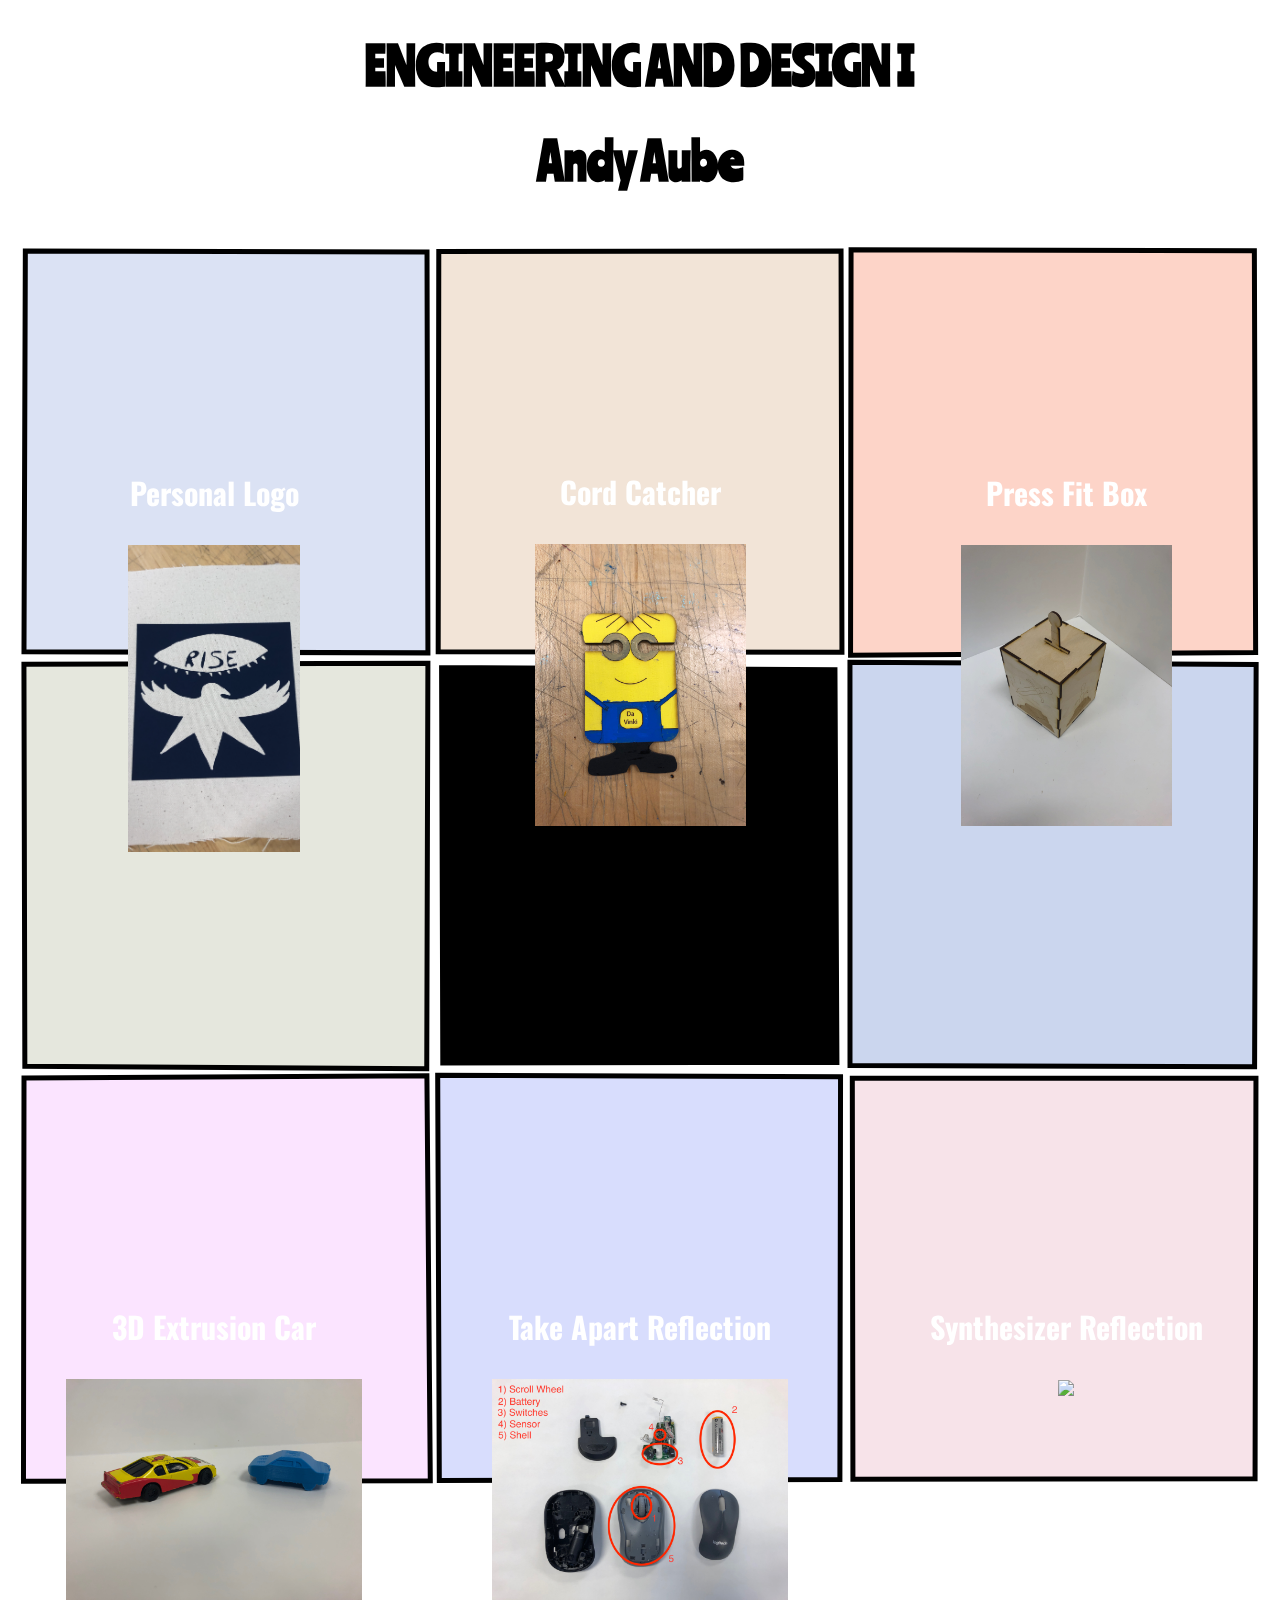
==== index.html @ 350103f9 "Update index.html" ====
<!DOCTYPE html><html lang="en"><head>
    <script src="p5.js"></script>
    <script src="p5.sound.min.js"></script>
    <link rel="stylesheet" type="text/css" href="style.css">
    <meta charset="utf-8">
<link rel="preconnect" href="https://fonts.gstatic.com">
<link href="https://fonts.googleapis.com/css2?family=Langar&amp;family=Oswald:wght@500&amp;family=Ranchers&amp;display=swap" rel="stylesheet">
  </head>
  <body>
    <script src="sketch.js"></script>

    <h1> ENGINEERING AND DESIGN I </h1>
    <h1> Andy Aube </h1>

        <table>
      <tbody><tr>
        <td>
          <h3> Personal Logo</h3>
          <a href = "Logo/Logo_Reflection.html">
            <img src="Logo/IMG_2015.png" ,="" height="100%"> </a>
        </td>
        <td>
          <h3> Cord Catcher </h3>
            <a href = "Cord_Catcher/CordCatcher_Reflection.html">
            <img src="Cord_Catcher/IMG_1824.jpeg" ,="" width="50%"> </a>
        </td>
        <td>
          <h3> Press Fit Box </h3>
            <a href = "https://flipgrid.com/s/xBXqvTrgDq6B2fDK">
            <img src="Press_Fit_Box/IMG_1874.jpeg" ,="" width="50%"> </a>
        </td>
      </tr>
      <tr>
        <td>
          <h3> 3D Extrusion Car </h3>
            <a href = "3D_Extrusion_Car/3DReflection.html">
            <img src="3D_Extrusion_Car/IMG_1956.jpeg" ,="" width="70%"> </a>
        </td>
        <td>

          <h3> Take Apart Reflection </h3>

            <a href = "TakeApart/TakeApartReflection.html">
            <img src="TakeApart/IMG_2147.jpeg" ,="" width="70%"> </a>
        </td>
        <td>

          <h3> Synthesizer Reflection </h3>

            <a href = "https://drive.google.com/file/d/1Tw0lwX_td9XHttf5aFTZCRdHOvPx38Sy/view">
            <img src="Synthesizer/IMG_2348.jpeg" ,="" width="70%"> </a>
        </td>
      </tr>
    </tbody></table>


</body></html>
---- style.css ----
html, body {
  margin: 0;
  padding: 0;
  font-family:'Ranchers', cursive;
}

canvas {
  display: block;
  z-index: -1;
}

h1{
  text-align: center;
  font-family:'Ranchers', cursive;
  font-size:50px;

}

h3{
  text-align: center;
  font-family:Oswald, sans-serif;
  color:white;
  font-size:30px;
  }


h4{
  color:white;
  font-size:50px;
}

td{
  text-align:left;
}

table{
  position: absolute;
  z-index: 1;
  width:100%;

}

td {
    width: 33vw;
    height: 24vw;
    vertical-align: top;
    padding-top:10px;
    text-align:center;

    &:after, &:before {
        content: '';

        display: block;
        padding-bottom: calc(50% - 0.5em);
    }
}




.container{
  position: relative;
}

.project {
  position: absolute;
  width:50%;
  float: left;

  left: 0px;
  top: 0px;
  z-index: 1;
}
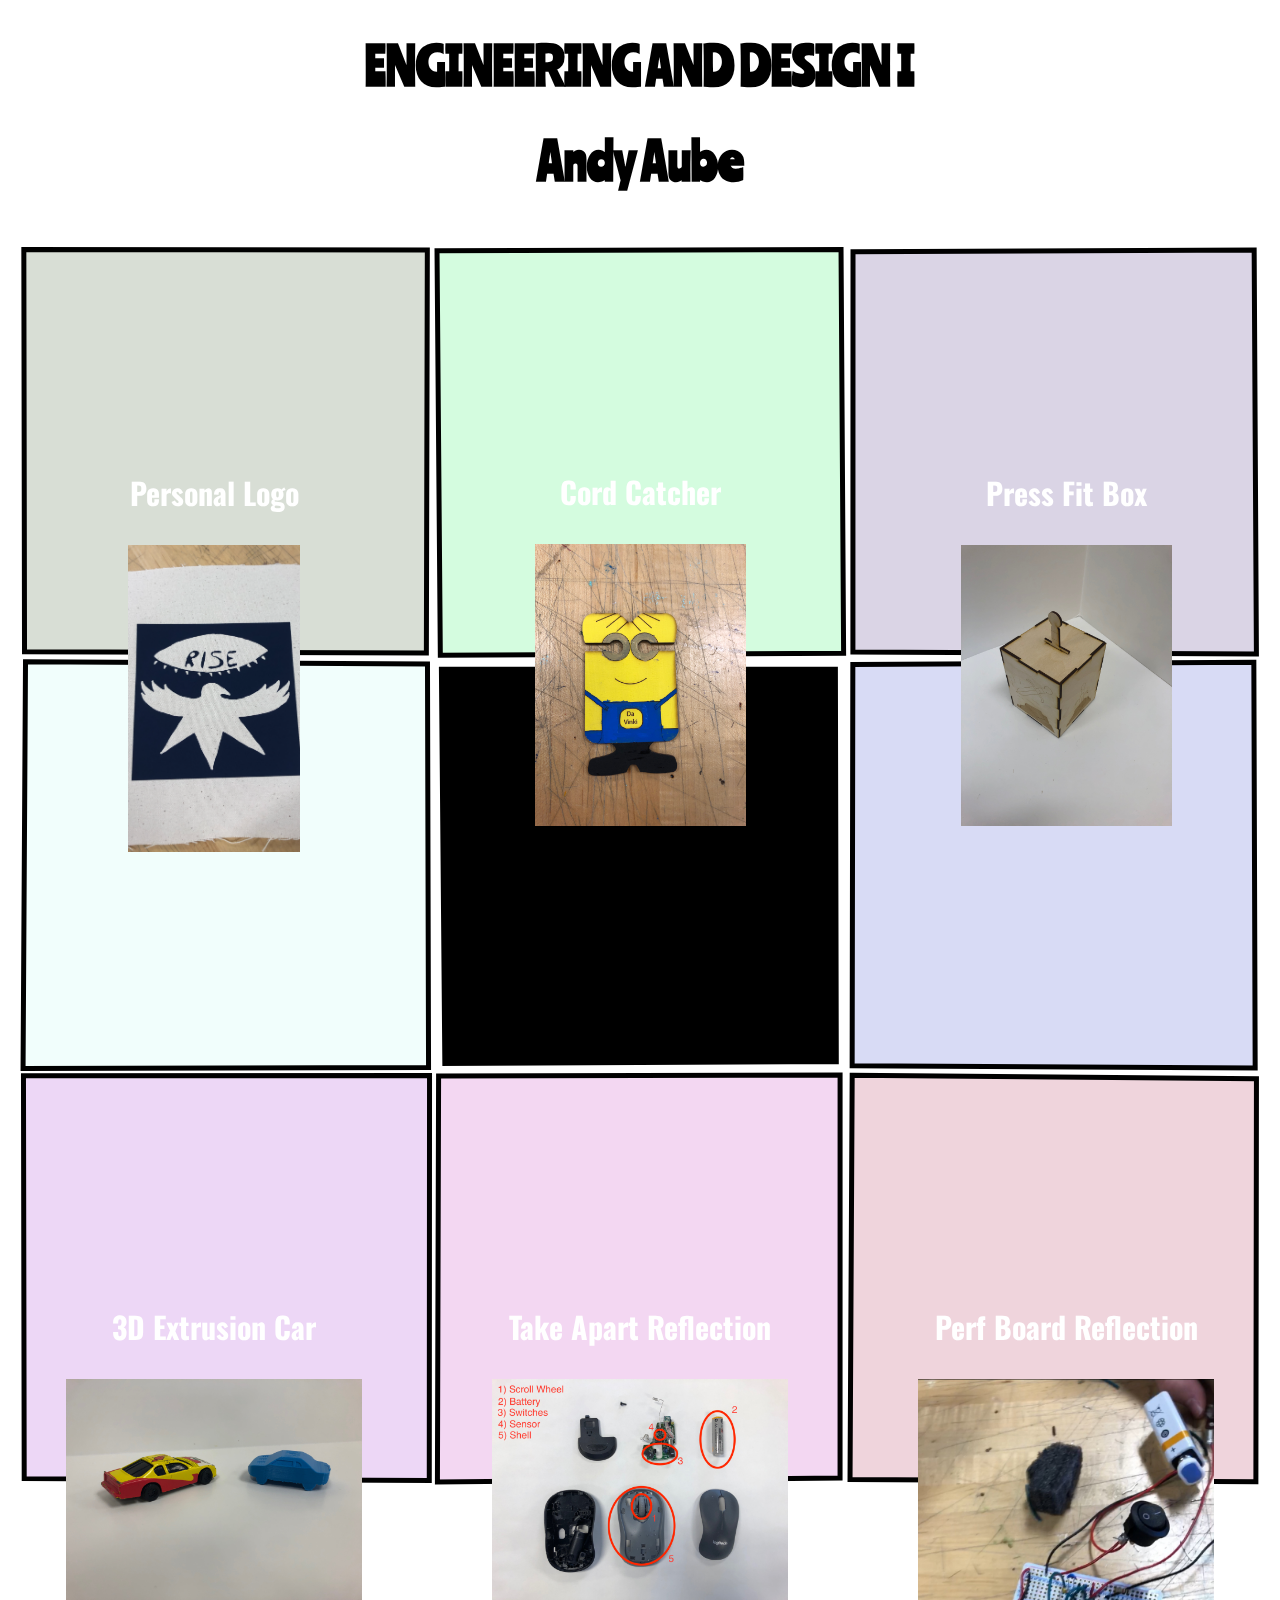
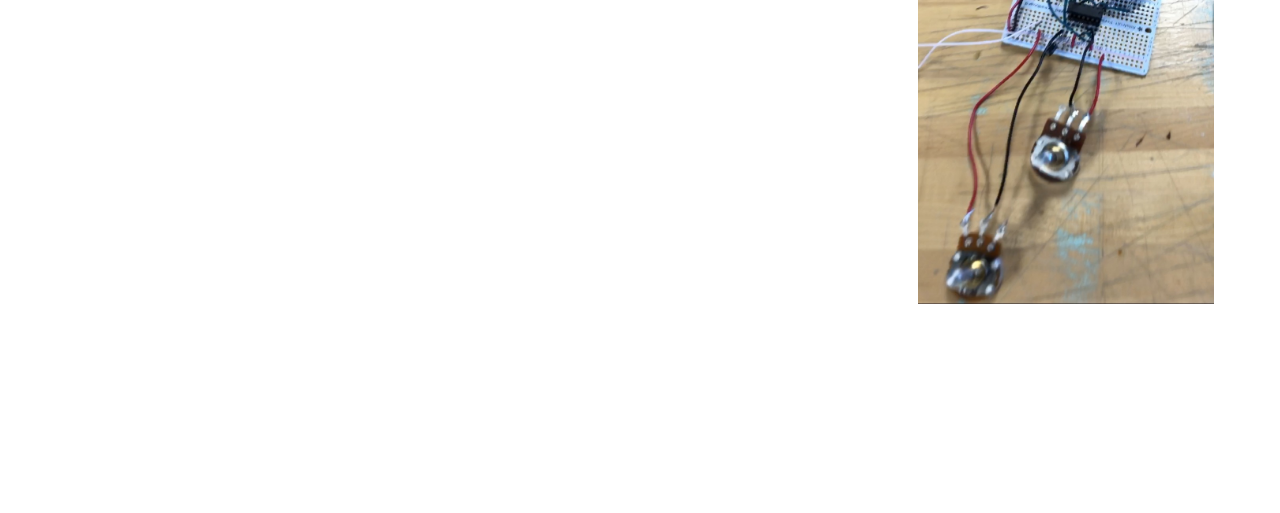
==== commit b164ba8e: "update" ====
--- a/index.html
+++ b/index.html
@@ -45,10 +45,10 @@
         </td>
         <td>
 
-          <h3> Synthesizer Reflection </h3>
+          <h3> Perf Board Reflection </h3>
 
-            <a href = "https://drive.google.com/file/d/1Tw0lwX_td9XHttf5aFTZCRdHOvPx38Sy/view">
-            <img src="Synthesizer/IMG_2348.jpeg" ,="" width="70%"> </a>
+            <a href = "Perf_Board/PerfBoardReflection.html">
+            <img src="Perf_Board/IMG_2522.jpeg" ,="" width="70%"> </a>
         </td>
       </tr>
     </tbody></table>
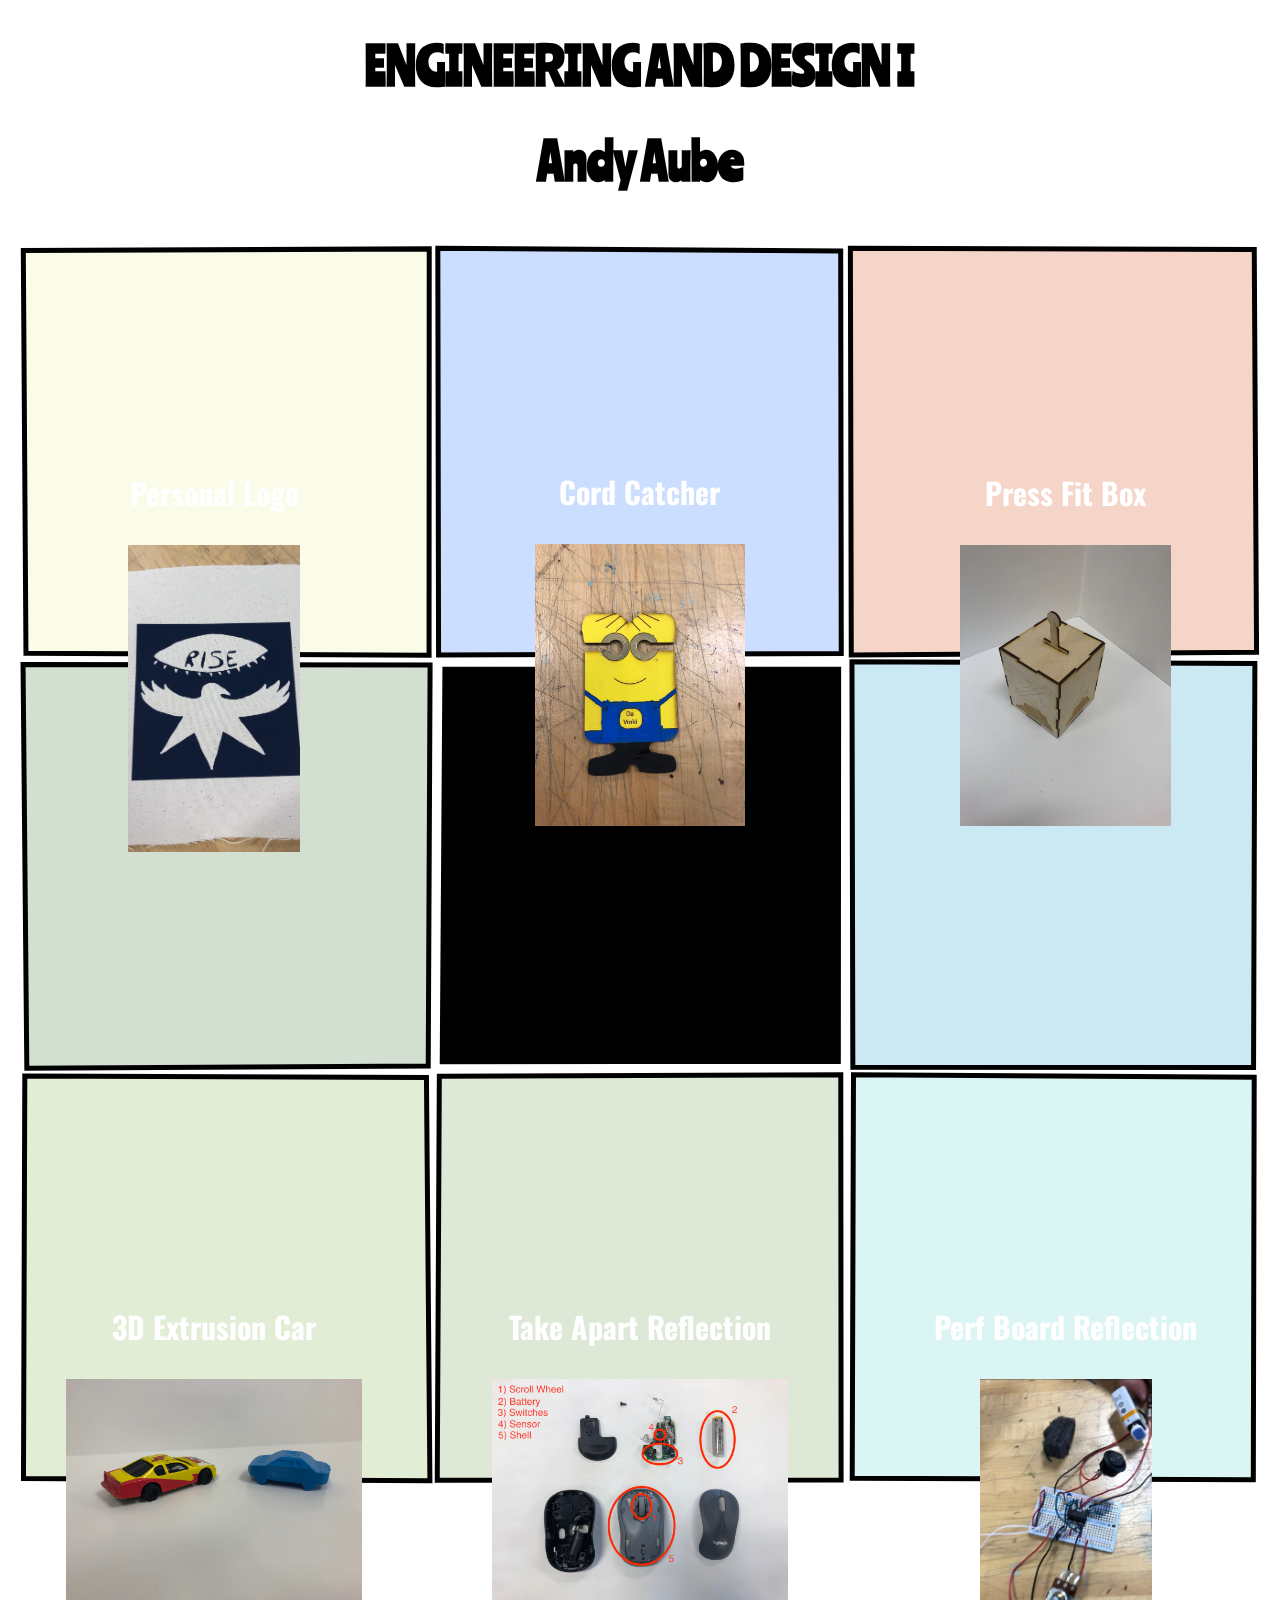
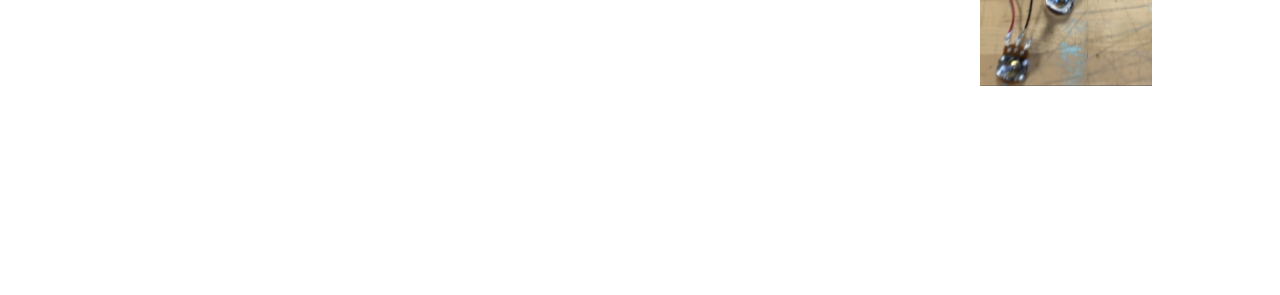
==== commit d85d8294: "update" ====
--- a/index.html
+++ b/index.html
@@ -48,7 +48,7 @@
           <h3> Perf Board Reflection </h3>
 
             <a href = "Perf_Board/PerfBoardReflection.html">
-            <img src="Perf_Board/IMG_2522.jpeg" ,="" width="70%"> </a>
+            <img src="Perf_Board/IMG_2522.jpeg" ,="" height="100%"> </a>
         </td>
       </tr>
     </tbody></table>
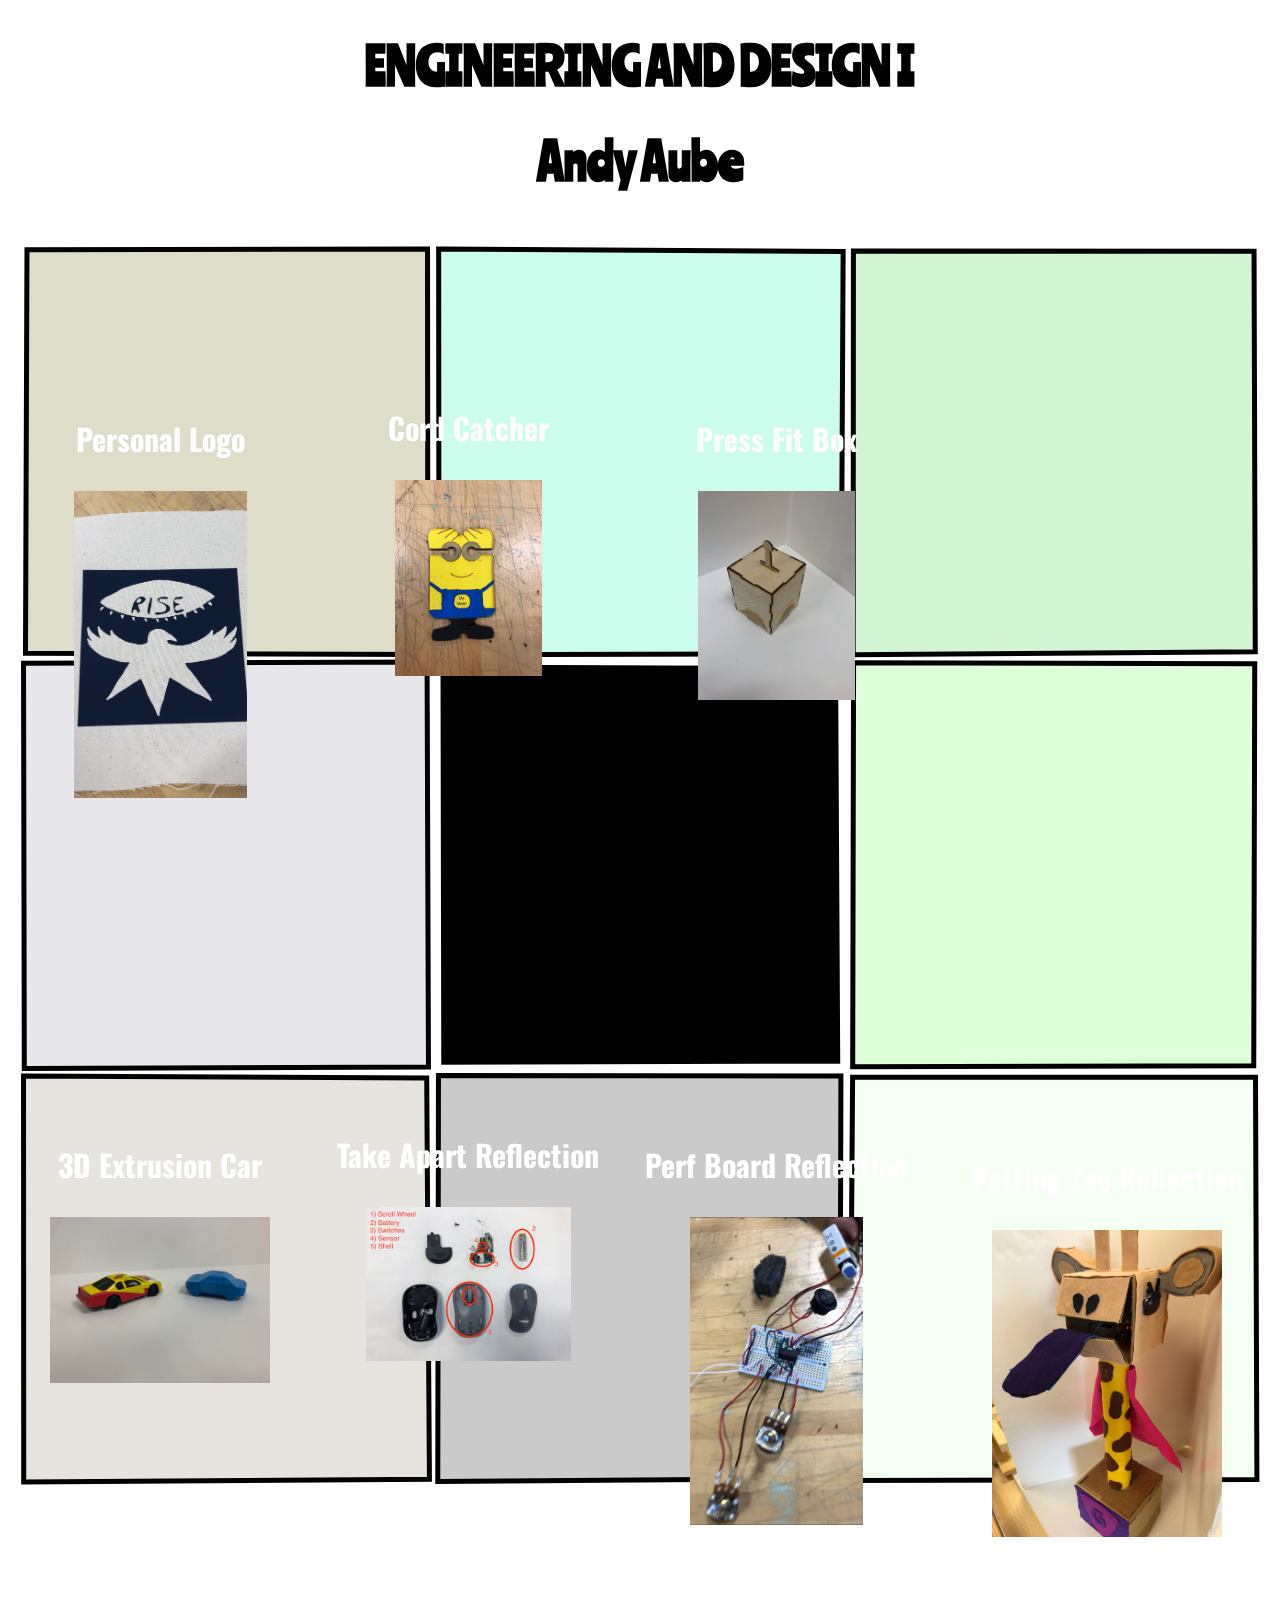
==== commit 300ee637: "petting zoo" ====
--- a/index.html
+++ b/index.html
@@ -50,6 +50,13 @@
             <a href = "Perf_Board/PerfBoardReflection.html">
             <img src="Perf_Board/IMG_2522.jpeg" ,="" height="100%"> </a>
         </td>
+        <td>
+
+          <h3> Petting Zoo Reflection </h3>
+
+            <a href = "PettingZoo/PettingZooReflection.html">
+            <img src="PettingZoo/IMG_3151.jpeg" ,="" height="100%"> </a>
+        </td>
       </tr>
     </tbody></table>
 
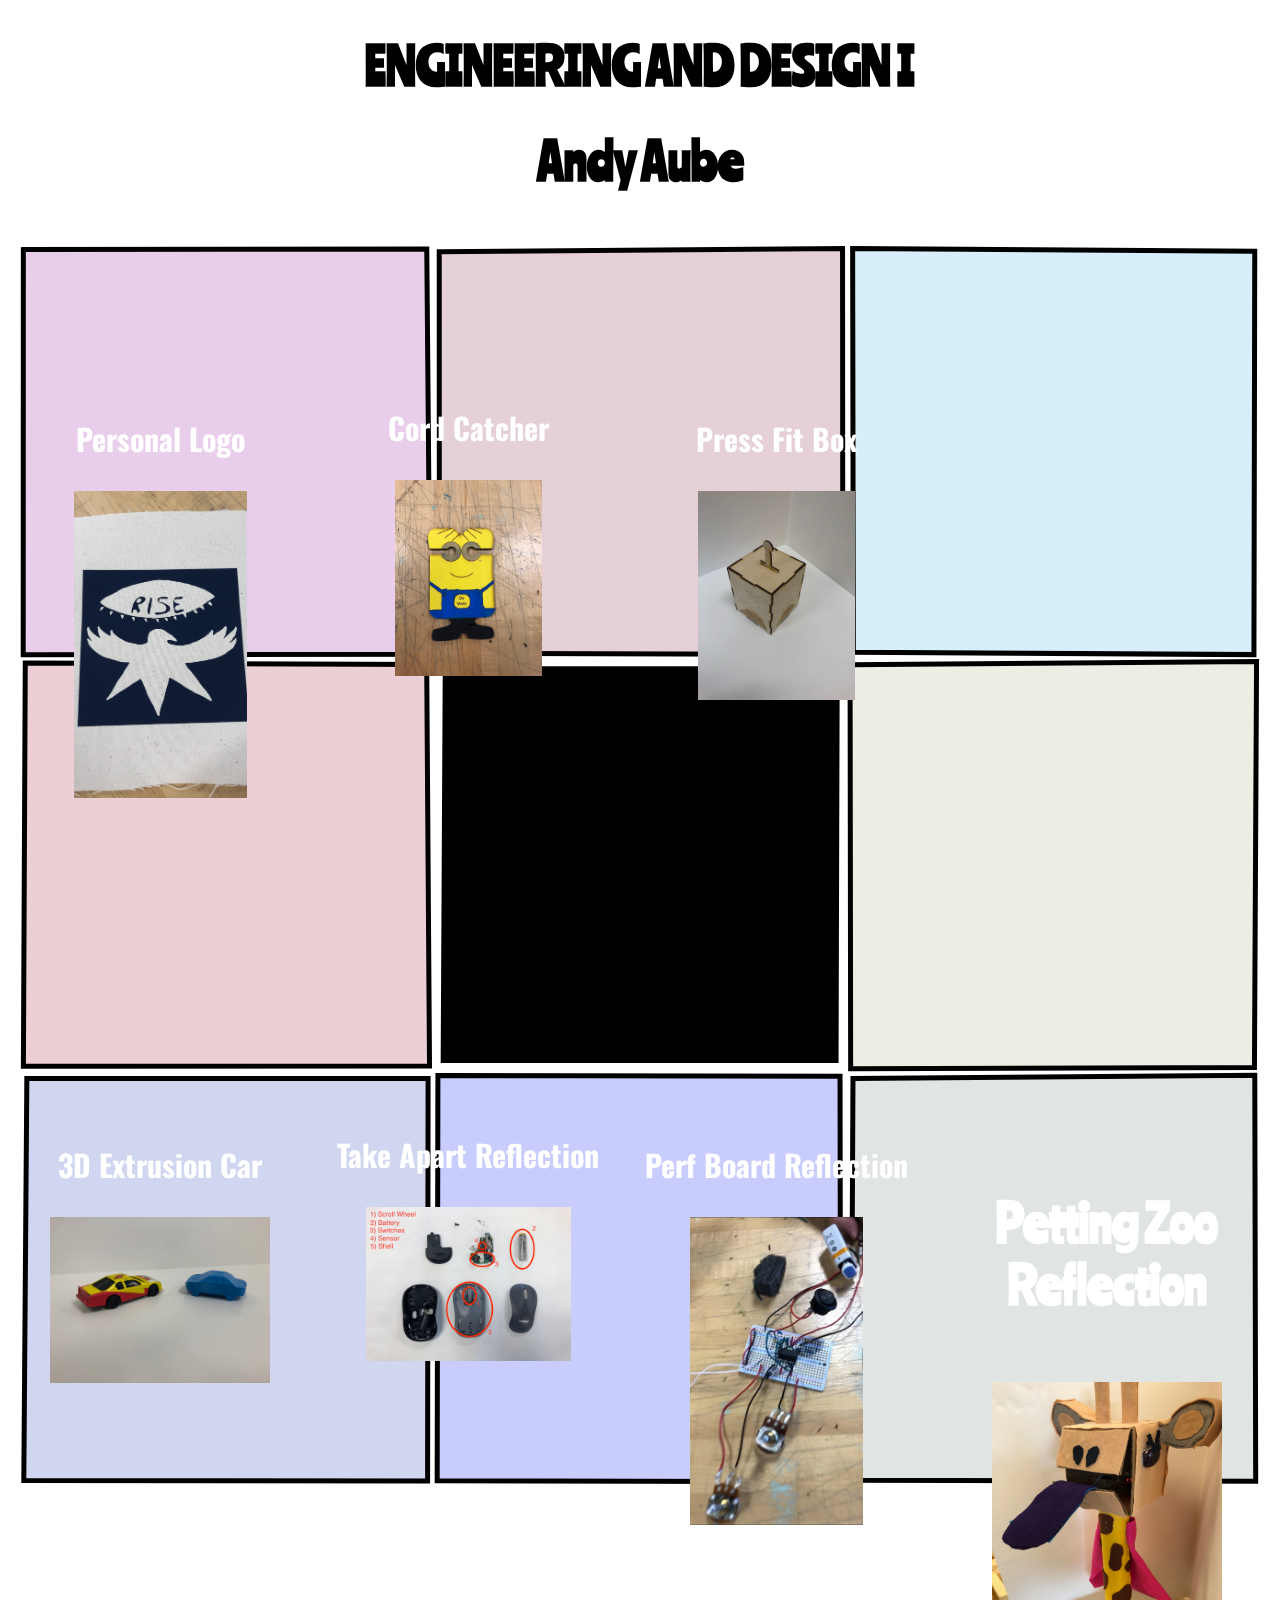
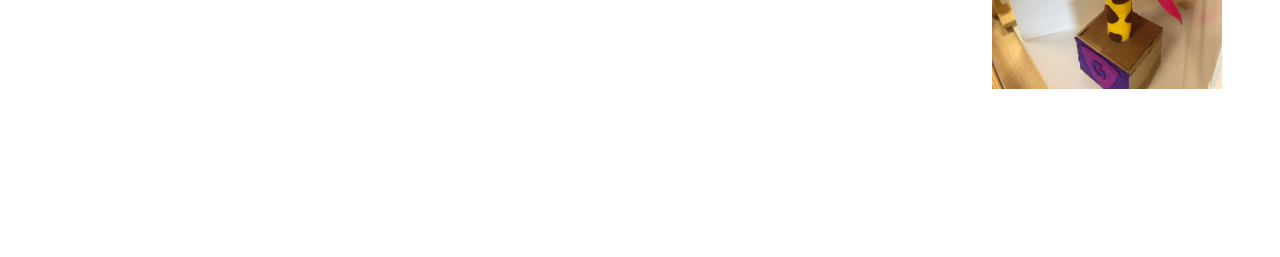
==== commit 84fd2cf1: "Update index.html" ====
--- a/index.html
+++ b/index.html
@@ -52,7 +52,7 @@
         </td>
         <td>
 
-          <h3> Petting Zoo Reflection </h3>
+          <h4> Petting Zoo Reflection </h4>
 
             <a href = "PettingZoo/PettingZooReflection.html">
             <img src="PettingZoo/IMG_3151.jpeg" ,="" height="100%"> </a>
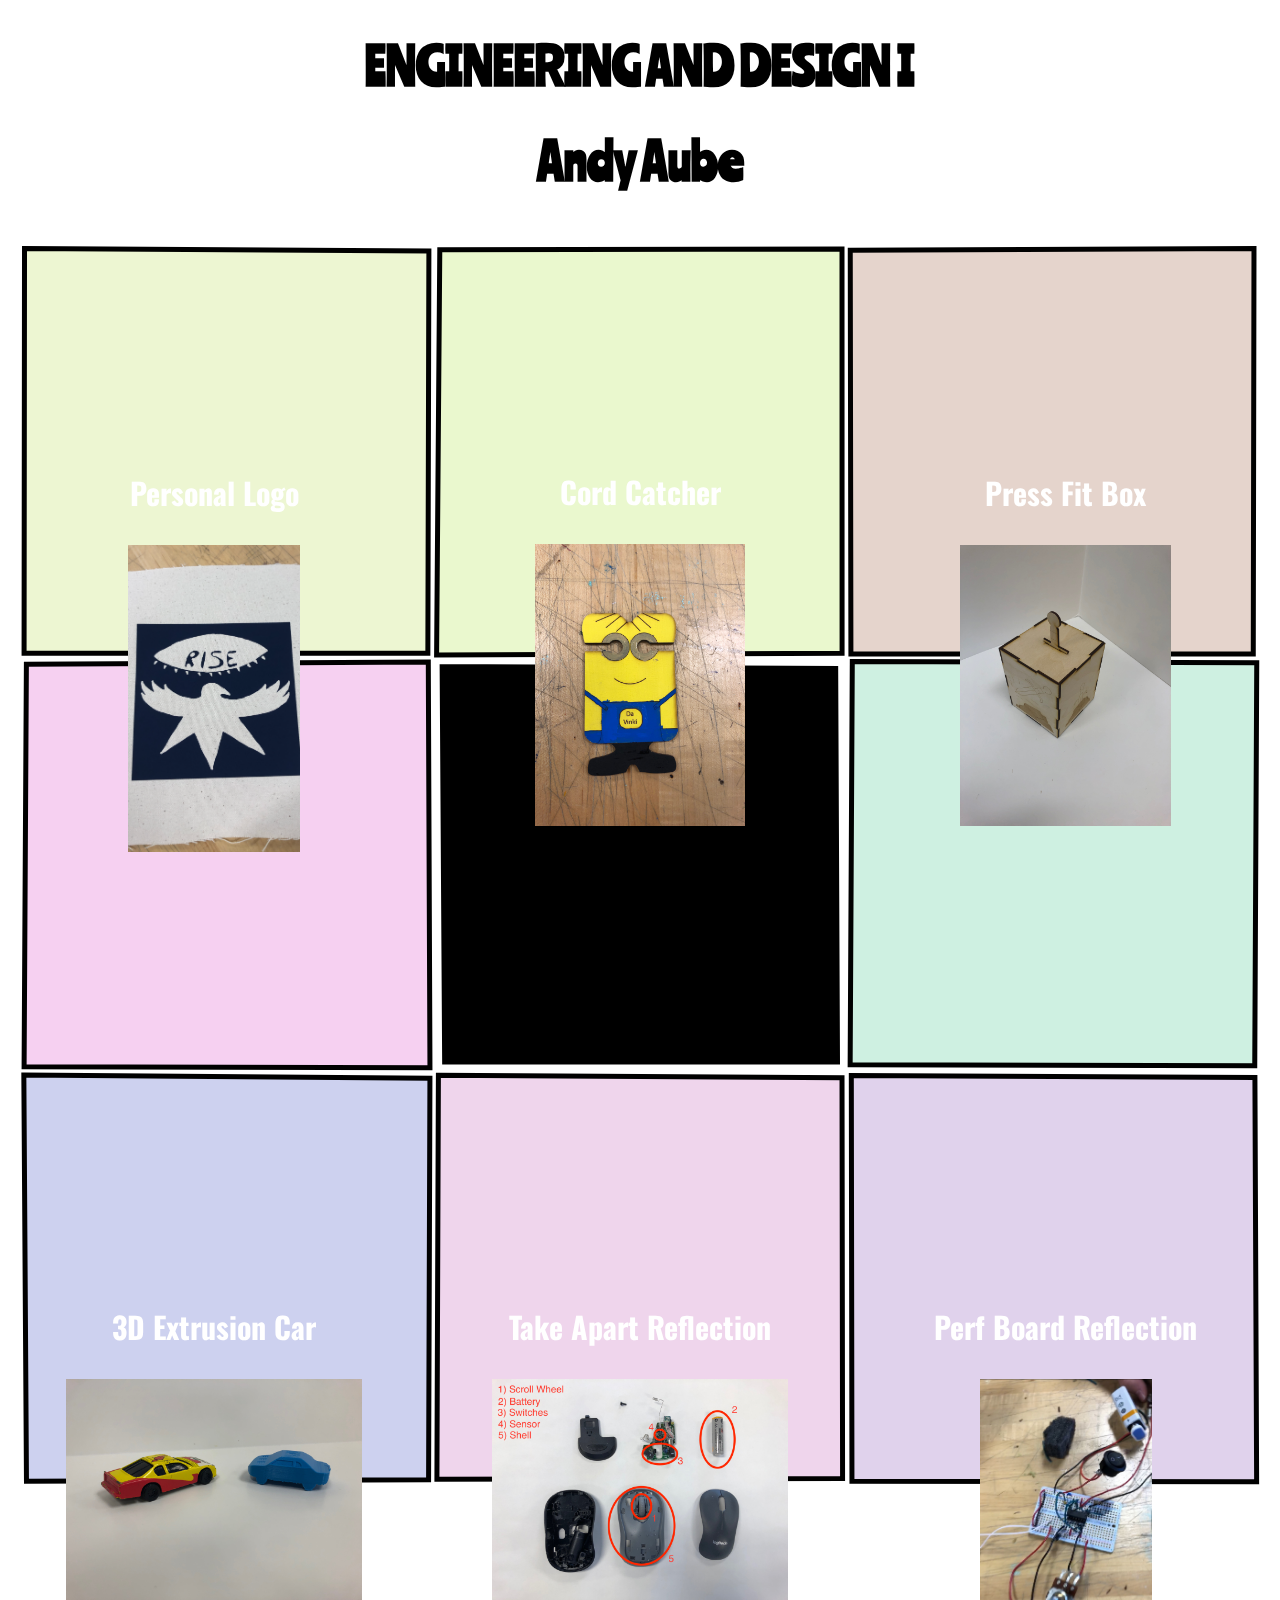
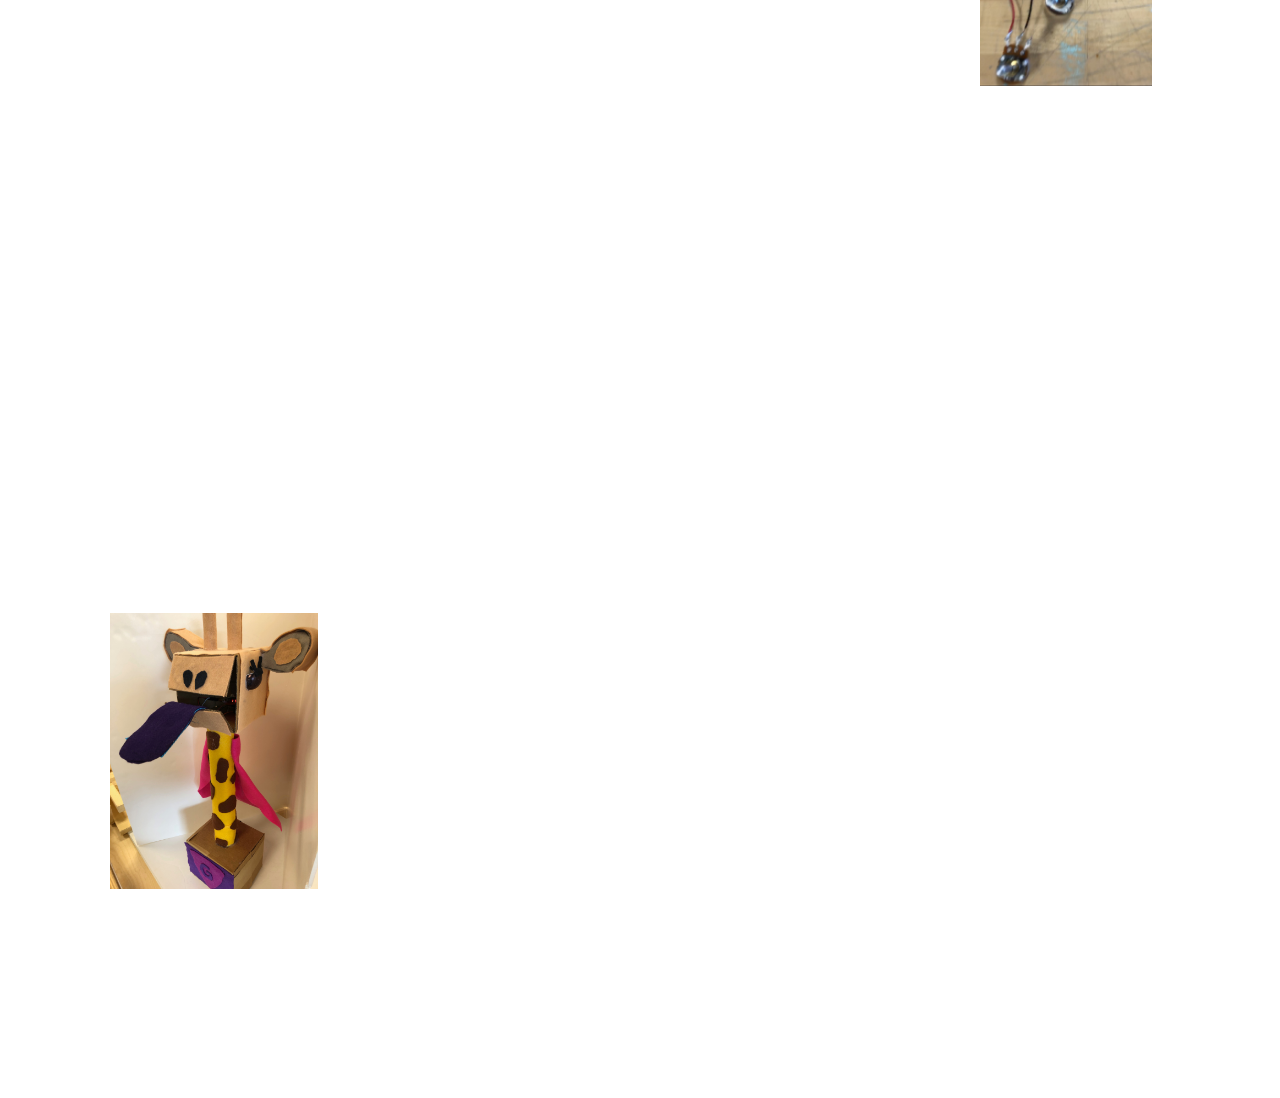
==== commit 77f3e981: "Update index.html" ====
--- a/index.html
+++ b/index.html
@@ -50,14 +50,15 @@
             <a href = "Perf_Board/PerfBoardReflection.html">
             <img src="Perf_Board/IMG_2522.jpeg" ,="" height="100%"> </a>
         </td>
+        </tr>
         <td>
 
-          <h4> Petting Zoo Reflection </h4>
+          <h3> Petting Zoo Reflection </h3>
 
             <a href = "PettingZoo/PettingZooReflection.html">
-            <img src="PettingZoo/IMG_3151.jpeg" ,="" height="100%"> </a>
+            <img src="PettingZoo/IMG_3151.jpeg" ,="" height="90%"> </a>
         </td>
-      </tr>
+
     </tbody></table>
 
 
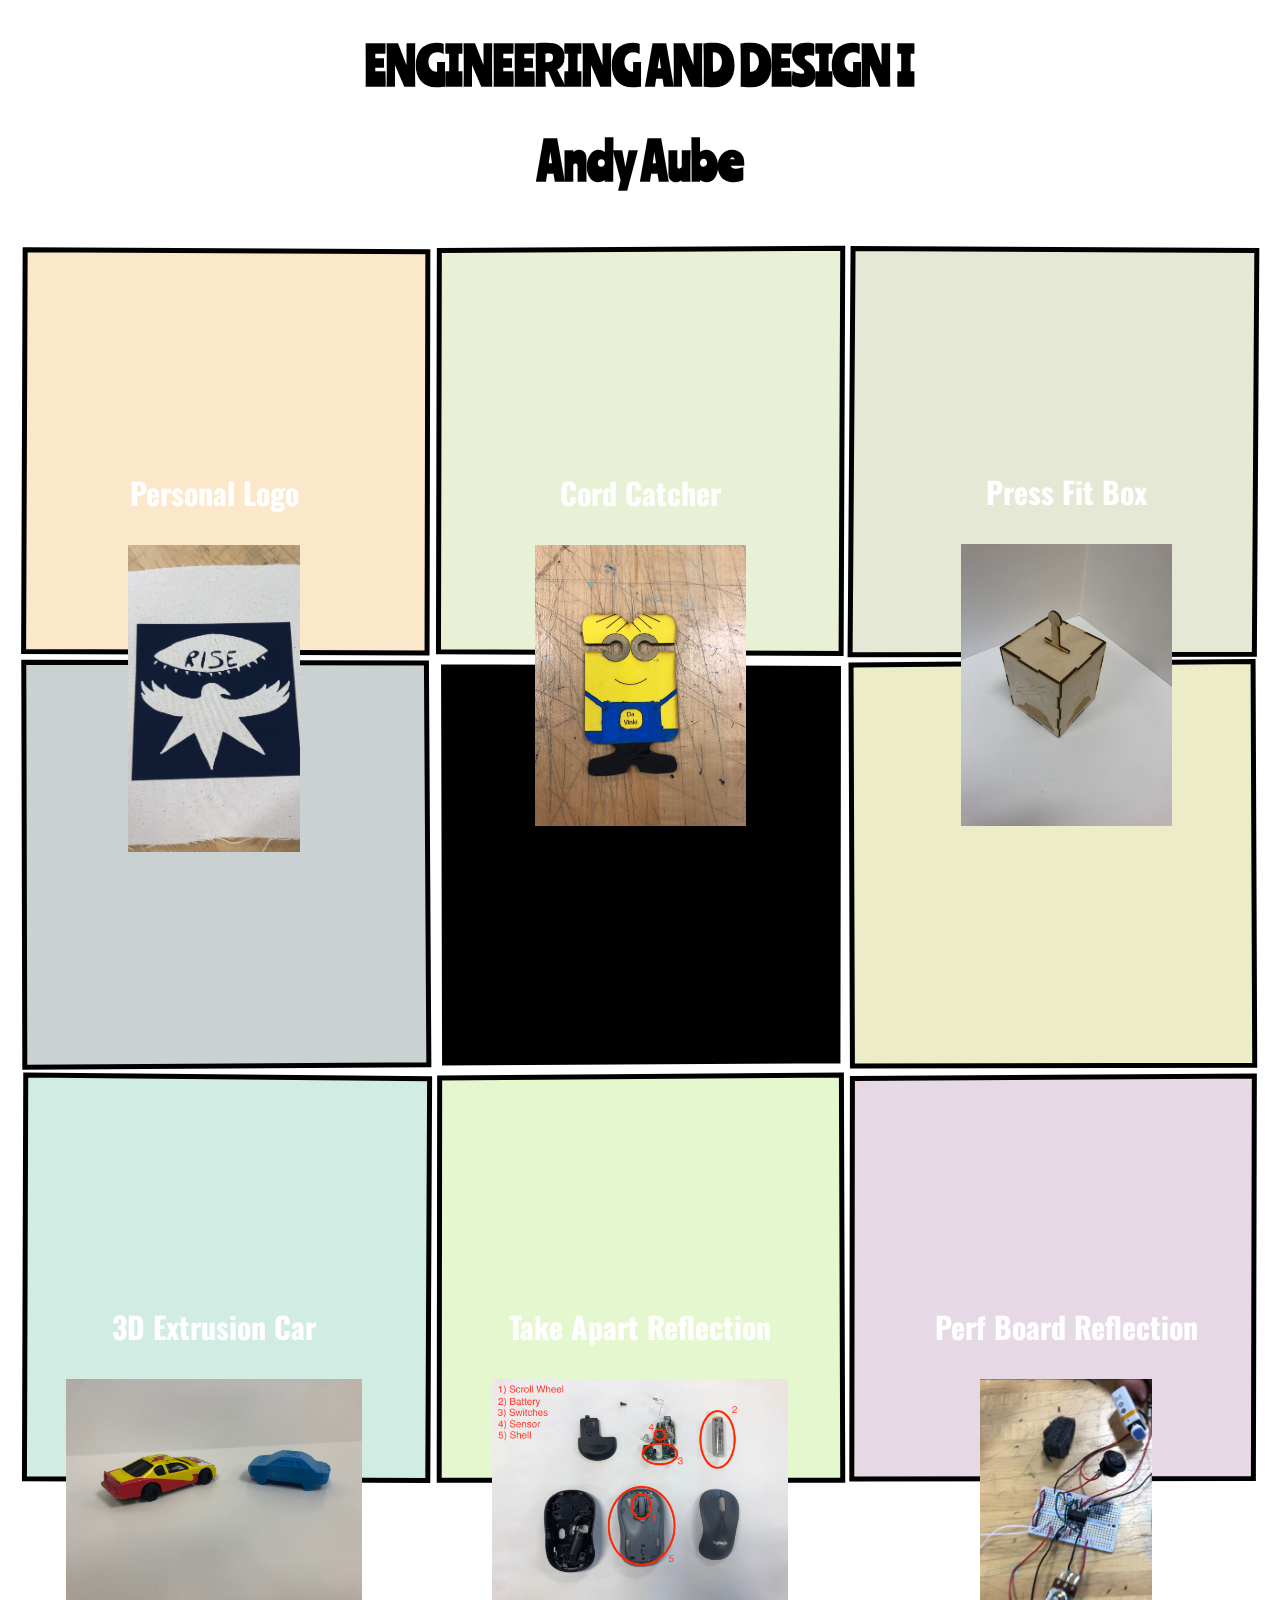
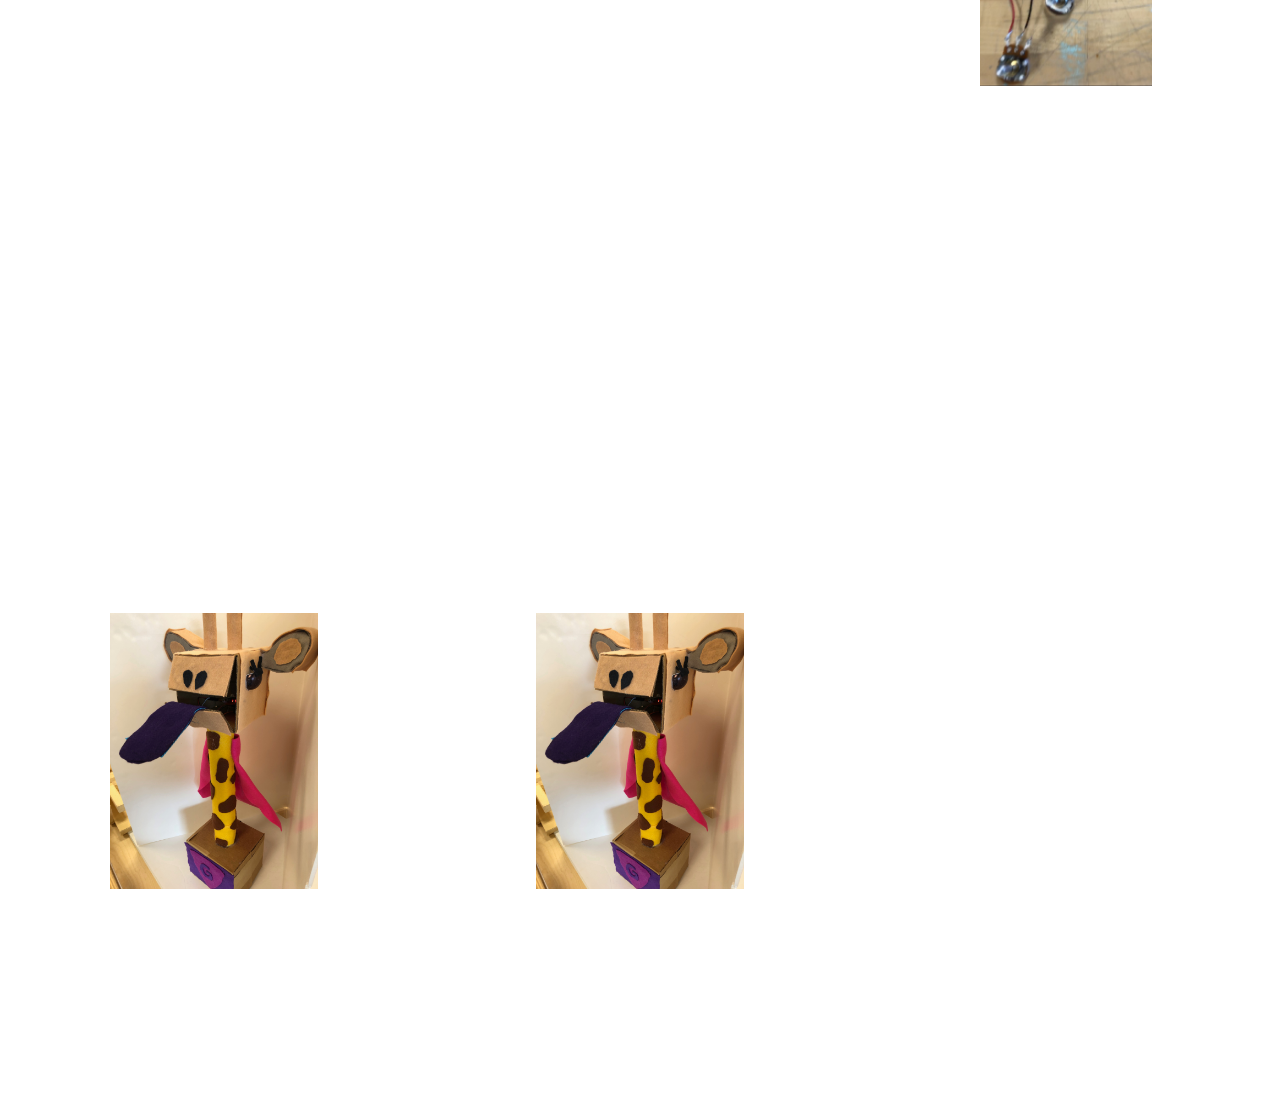
==== commit 1d4f99e5: "candyland" ====
--- a/index.html
+++ b/index.html
@@ -58,7 +58,13 @@
             <a href = "PettingZoo/PettingZooReflection.html">
             <img src="PettingZoo/IMG_3151.jpeg" ,="" height="90%"> </a>
         </td>
+        <td>
 
+          <h3> CandyLand Reflection </h3>
+
+            <a href = "CandyLand/CandyLandReflection.html">
+            <img src="PettingZoo/IMG_3151.jpeg" ,="" height="90%"> </a>
+        </td>
     </tbody></table>
 
 
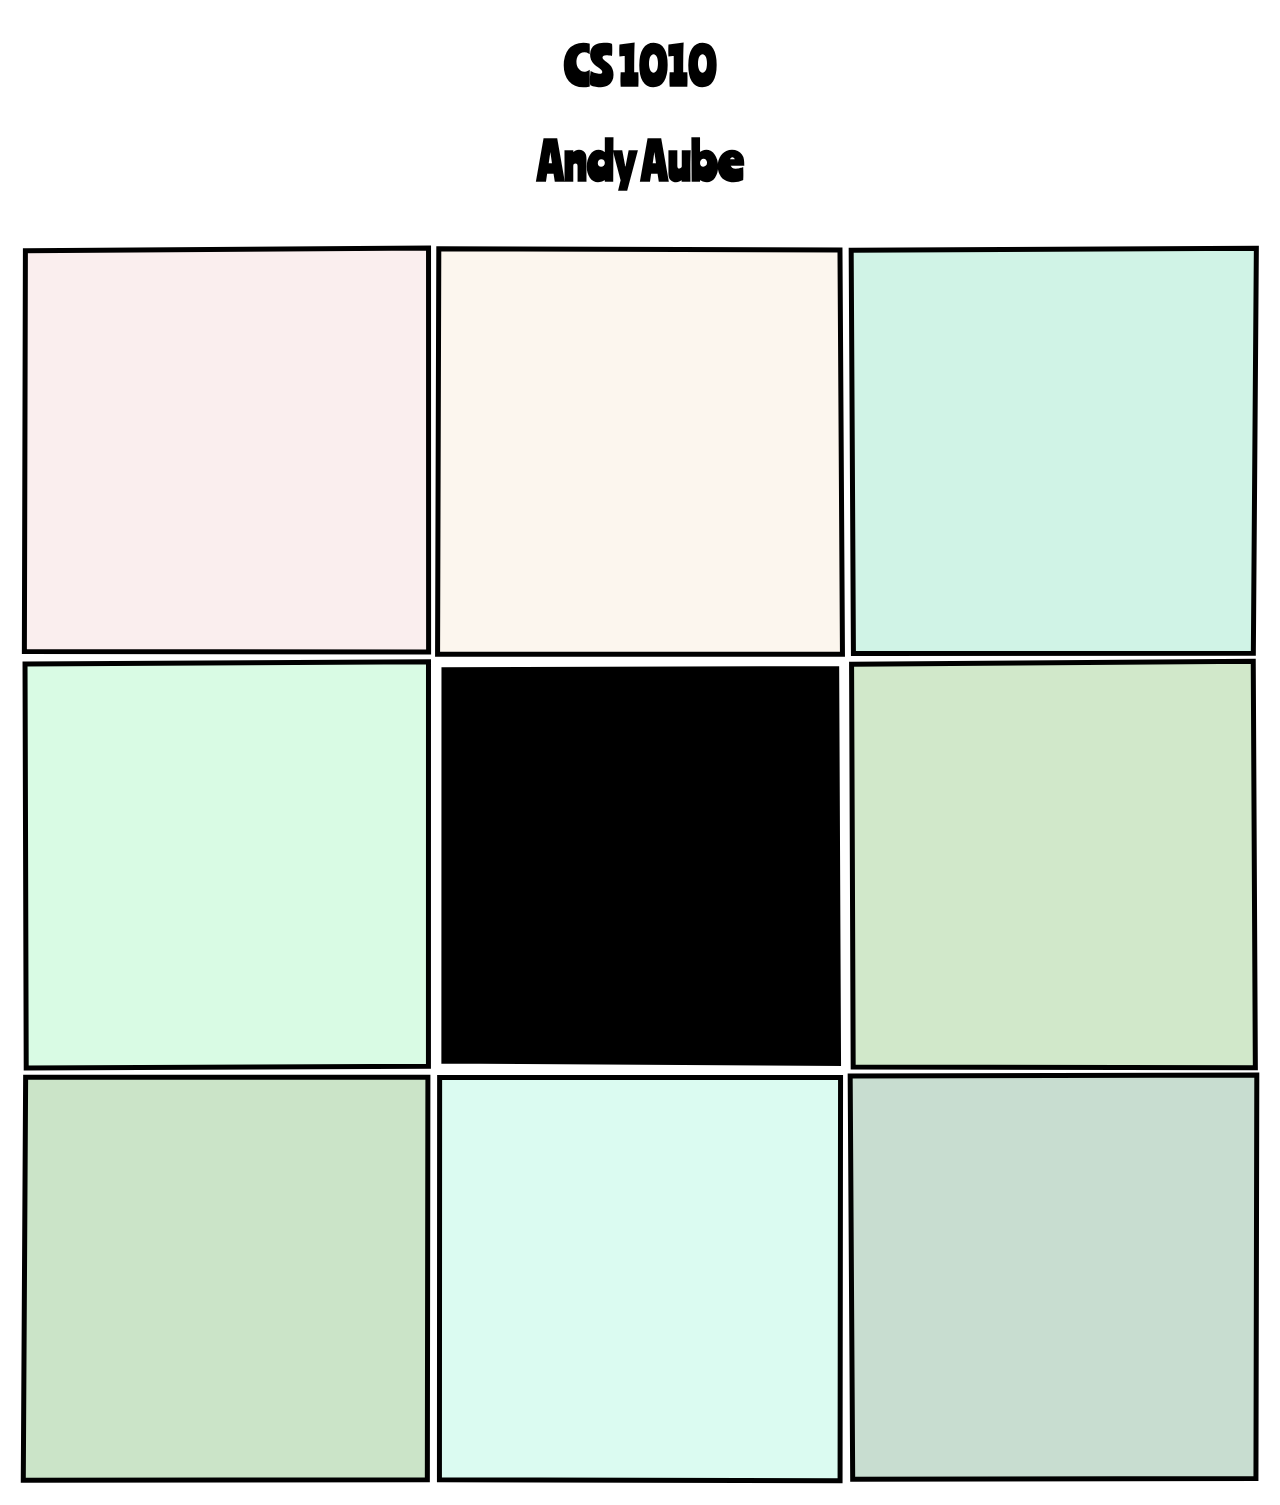
==== commit 4dce2fc0: "Update index.html" ====
--- a/index.html
+++ b/index.html
@@ -9,63 +9,7 @@
   <body>
     <script src="sketch.js"></script>
 
-    <h1> ENGINEERING AND DESIGN I </h1>
+    <h1> CS 1010 </h1>
     <h1> Andy Aube </h1>
 
-        <table>
-      <tbody><tr>
-        <td>
-          <h3> Personal Logo</h3>
-          <a href = "Logo/Logo_Reflection.html">
-            <img src="Logo/IMG_2015.png" ,="" height="100%"> </a>
-        </td>
-        <td>
-          <h3> Cord Catcher </h3>
-            <a href = "Cord_Catcher/CordCatcher_Reflection.html">
-            <img src="Cord_Catcher/IMG_1824.jpeg" ,="" width="50%"> </a>
-        </td>
-        <td>
-          <h3> Press Fit Box </h3>
-            <a href = "https://flipgrid.com/s/xBXqvTrgDq6B2fDK">
-            <img src="Press_Fit_Box/IMG_1874.jpeg" ,="" width="50%"> </a>
-        </td>
-      </tr>
-      <tr>
-        <td>
-          <h3> 3D Extrusion Car </h3>
-            <a href = "3D_Extrusion_Car/3DReflection.html">
-            <img src="3D_Extrusion_Car/IMG_1956.jpeg" ,="" width="70%"> </a>
-        </td>
-        <td>
-
-          <h3> Take Apart Reflection </h3>
-
-            <a href = "TakeApart/TakeApartReflection.html">
-            <img src="TakeApart/IMG_2147.jpeg" ,="" width="70%"> </a>
-        </td>
-        <td>
-
-          <h3> Perf Board Reflection </h3>
-
-            <a href = "Perf_Board/PerfBoardReflection.html">
-            <img src="Perf_Board/IMG_2522.jpeg" ,="" height="100%"> </a>
-        </td>
-        </tr>
-        <td>
-
-          <h3> Petting Zoo Reflection </h3>
-
-            <a href = "PettingZoo/PettingZooReflection.html">
-            <img src="PettingZoo/IMG_3151.jpeg" ,="" height="90%"> </a>
-        </td>
-        <td>
-
-          <h3> CandyLand Reflection </h3>
-
-            <a href = "CandyLand/CandyLandReflection.html">
-            <img src="PettingZoo/IMG_3151.jpeg" ,="" height="90%"> </a>
-        </td>
-    </tbody></table>
-
-
-</body></html>
+     
